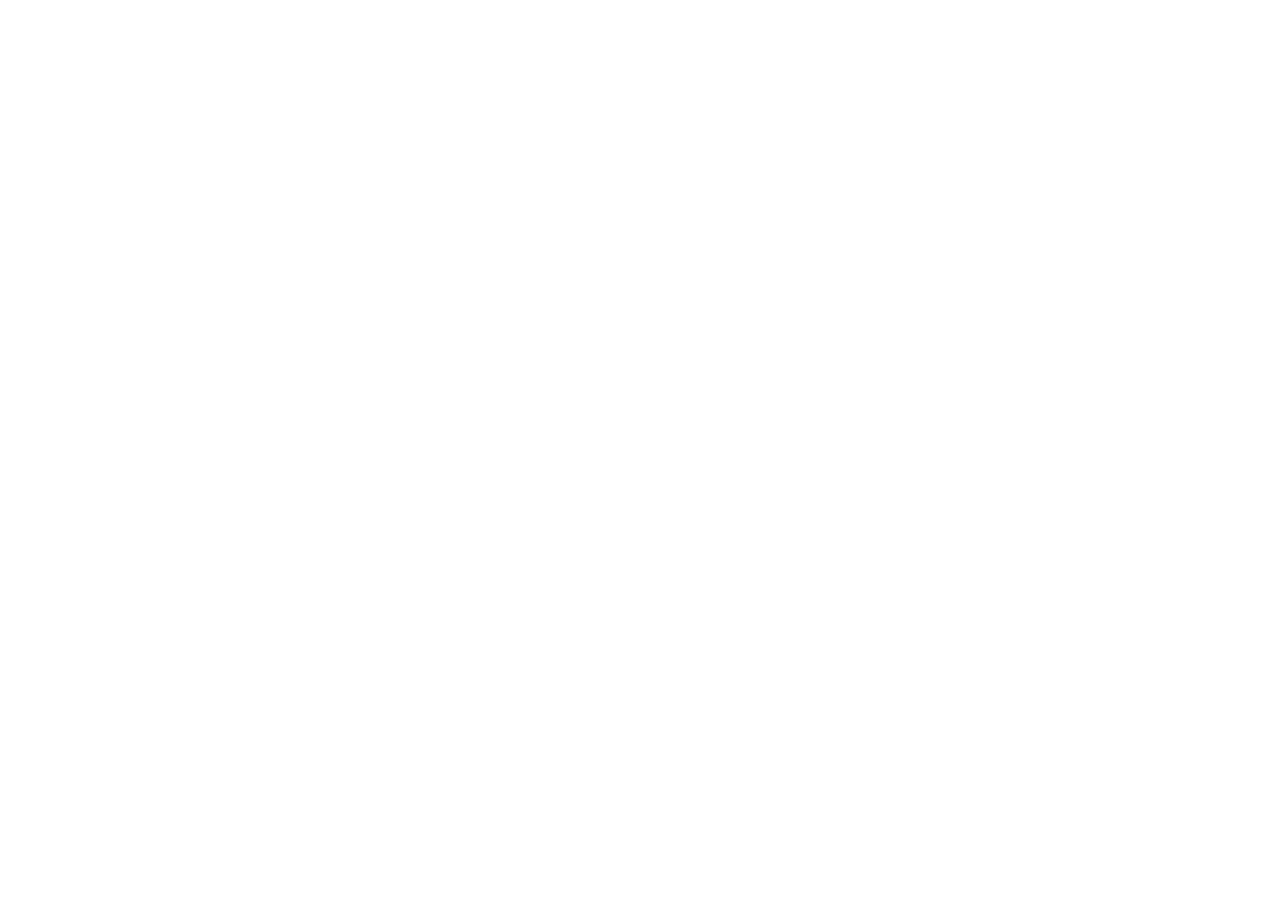
==== book.html @ 7a81e40c "linked style sheet and added variables" ====
<!DOCTYPE html>
<html lang="da">
<head>
    <meta charset="UTF-8">
    <meta http-equiv="X-UA-Compatible" content="IE=edge">
    <meta name="viewport" content="width=device-width, initial-scale=1.0">
    <title>Hjem</title>
    <link rel="stylesheet" href="style.css">
</head>
<body>
    
</body>
</html>
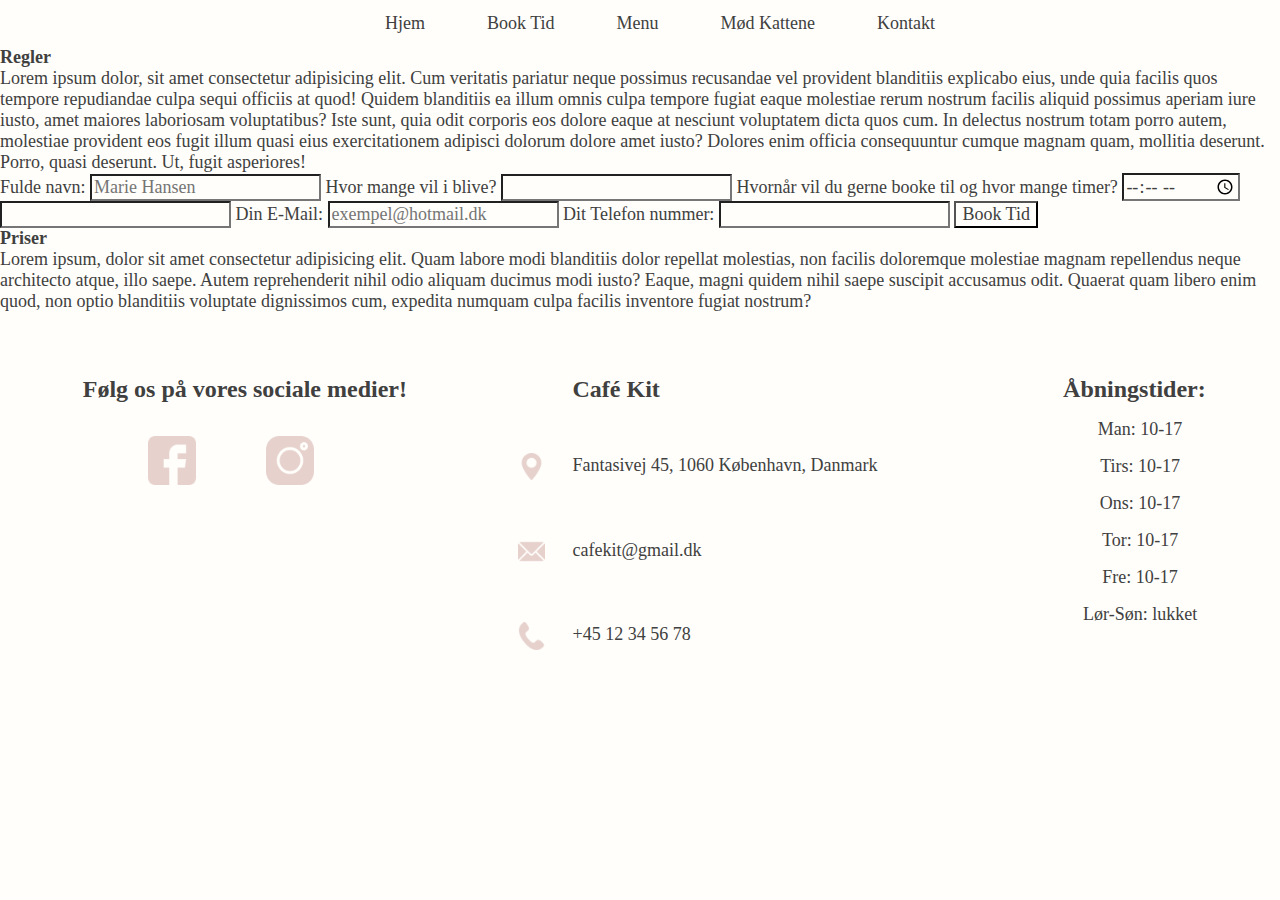
==== commit f7575b50: "HTML struktur" ====
--- a/book.html
+++ b/book.html
@@ -4,10 +4,116 @@
     <meta charset="UTF-8">
     <meta http-equiv="X-UA-Compatible" content="IE=edge">
     <meta name="viewport" content="width=device-width, initial-scale=1.0">
-    <title>Hjem</title>
-    <link rel="stylesheet" href="style.css">
+    <title>Booking</title>
+    <link rel="stylesheet" href="assets/CSS/style.css">
 </head>
 <body>
+
+    <nav class="navigation">
+
+        <ul>
+            <a href="index.html">
+                <li>Hjem</li>
+            </a>
+
+            <a href="book.html">
+                <li>Book Tid</li>
+            </a>
+
+            <a href="menu.html">
+                <li>Menu</li>
+            </a>
+
+            <a href="meet-the-cats.html">
+                <li>Mød Kattene</li>
+            </a>
+
+            <a href="contact.html">
+                <li>Kontakt</li>
+            </a>
+
+        </ul>
+
+    </nav>
+
+    <section class="rules">
+
+        <h3>Regler</h3>
+
+        <p>Lorem ipsum dolor, sit amet consectetur adipisicing elit. Cum veritatis pariatur neque possimus recusandae vel provident blanditiis explicabo eius, unde quia facilis quos tempore repudiandae culpa sequi officiis at quod! Quidem blanditiis ea illum omnis culpa tempore fugiat eaque molestiae rerum nostrum facilis aliquid possimus aperiam iure iusto, amet maiores laboriosam voluptatibus? Iste sunt, quia odit corporis eos dolore eaque at nesciunt voluptatem dicta quos cum. In delectus nostrum totam porro autem, molestiae provident eos fugit illum quasi eius exercitationem adipisci dolorum dolore amet iusto? Dolores enim officia consequuntur cumque magnam quam, mollitia deserunt. Porro, quasi deserunt. Ut, fugit asperiores!</p>
+
+    </section>
+
+    <section class="booking-formular">
+
+        <label for="name">Fulde navn: </label>
+        <input type="text" name="name" placeholder="Marie Hansen">
+
+        <label for="number">Hvor mange vil i blive? </label>
+        <input type="number" name="number">
+
+        <label for="hours">Hvornår vil du gerne booke til og hvor mange timer? </label>
+        <input type="time" name="hours" id="">
+        <input type="number" name="hours" id="">
+
+        <label for="">Din E-Mail: </label>
+        <input type="email" name="email" placeholder="exempel@hotmail.dk">
+
+        <label for="phone">Dit Telefon nummer: </label>
+        <input type="tel" name="phone">
+
+        <button class="book-btn">Book Tid</button>
+
+        <h3>Priser</h3>
+
+        <p>Lorem ipsum, dolor sit amet consectetur adipisicing elit. Quam labore modi blanditiis dolor repellat molestias, non facilis doloremque molestiae magnam repellendus neque architecto atque, illo saepe. Autem reprehenderit nihil odio aliquam ducimus modi iusto? Eaque, magni quidem nihil saepe suscipit accusamus odit. Quaerat quam libero enim quod, non optio blanditiis voluptate dignissimos cum, expedita numquam culpa facilis inventore fugiat nostrum?</p>
+
+    </section>
+
+
+
+    <footer class="footer">
+
+        <section class="socials">
+
+            <h3>Følg os på vores sociale medier!</h3>
+
+            <a href="#"><img src="/assets/img/facebook.png" alt="Facebook link"></a>
+            <a href="#"><img src="/assets/img/instagram.png" alt="Instagram link"></a>
+
+        </section>
+
+        <section class="contact">
+
+            <h3>Café Kit</h3>
+            
+            <img src="/assets/img/location.png" alt="">
+            <p>Fantasivej 45, 1060 København, Danmark</p>
+
+            <img src="assets/img/email.png" alt="">
+            <p>cafekit@gmail.dk</p>
+
+            <img src="/assets/img/phone.png" alt="">
+            <p>+45 12 34 56 78</p>
+
+        </section>
+
+        <section class="closing-time">
+
+            <h3>Åbningstider:</h3>
+
+            <ul>
+                <li>Man: 10-17</li>
+                <li>Tirs: 10-17</li>
+                <li>Ons: 10-17</li>
+                <li>Tor: 10-17</li>
+                <li>Fre: 10-17</li>
+                <li>Lør-Søn: lukket</li>
+            </ul>
+
+        </section>
+
+    </footer>
     
 </body>
 </html>--- a/assets/CSS/style.css
+++ b/assets/CSS/style.css
@@ -0,0 +1,25 @@
+@import url("/assets/CSS/Book/booking-form.css");
+@import url("/assets/CSS/Book/rules.css");
+@import url("/assets/CSS/Hjem/home-about.css");
+@import url("/assets/CSS/Hjem/home-hero.css");
+@import url("/assets/CSS/Kontakt/contact-form.css");
+@import url("/assets/CSS/Kontakt/contact-hero.css");
+@import url("/assets/CSS/Kontakt/goodbye-message.css");
+@import url("/assets/CSS/Menu/menu-hero.css");
+@import url("/assets/CSS/Menu/menu-slider.css");
+@import url("/assets/CSS/Mød Kattene/cats-setup.css");
+@import url("base.css");
+@import url("footer.css");
+@import url("menu.css");
+@import url("variables.css");
+
+/* FONT */
+
+@import url('https://fonts.googleapis.com/css2?family=Dancing+Script&display=swap');
+/* font-family: 'Dancing Script', cursive; */
+
+@import url('https://fonts.googleapis.com/css2?family=Poppins&display=swap');
+/* font-family: 'Poppins', sans-serif; */
+
+@import url('https://fonts.googleapis.com/css2?family=Nunito:wght@400;700&display=swap');
+/* font-family: 'Nunito', sans-serif; */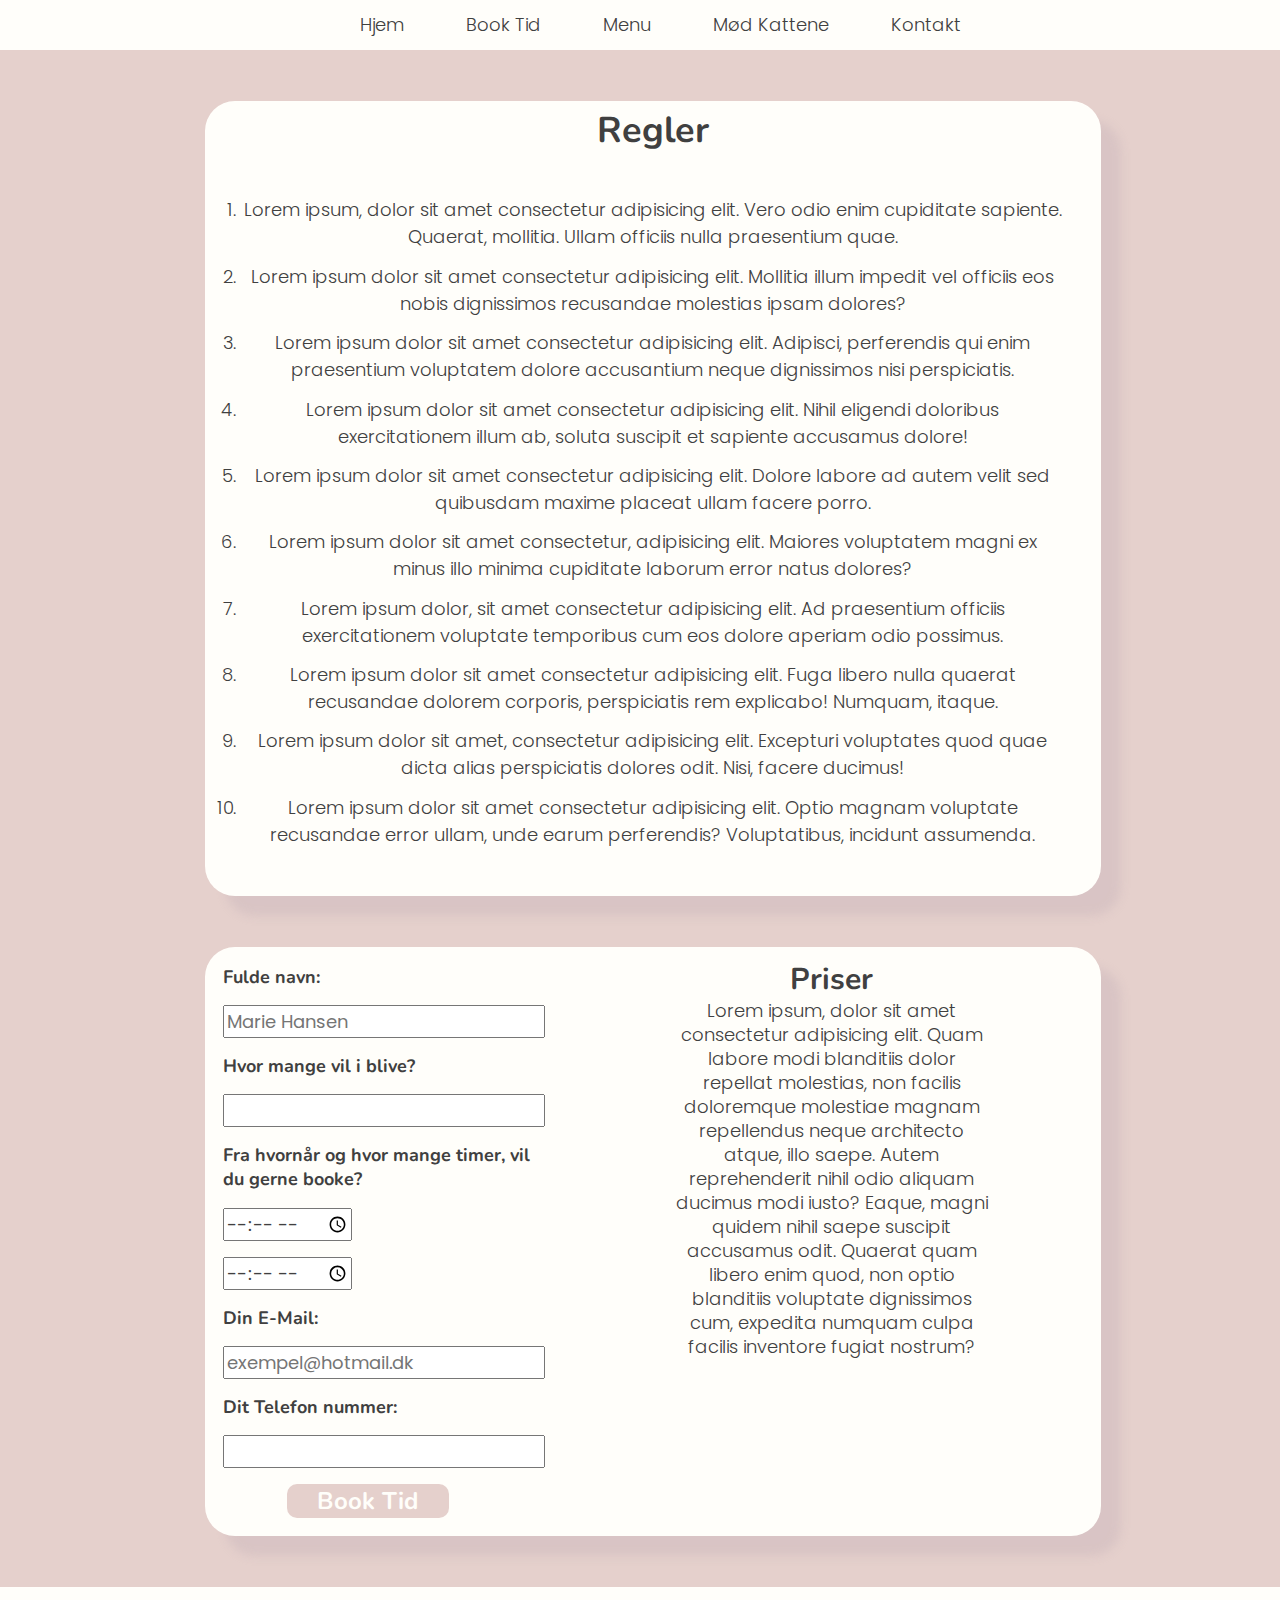
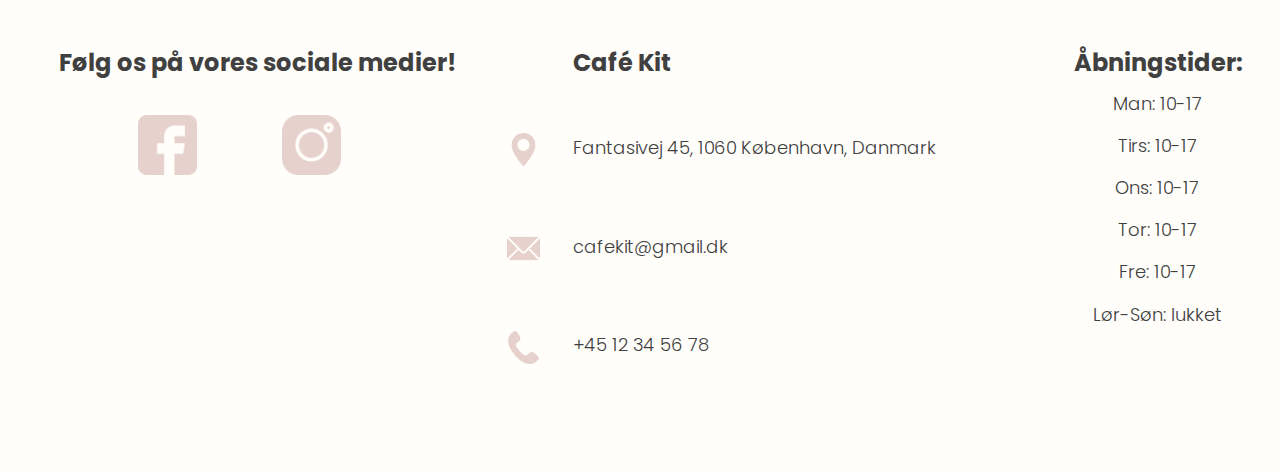
==== commit 79a10cde: "Moved button to base + CSS for the booking page" ====
--- a/book.html
+++ b/book.html
@@ -1,5 +1,6 @@
 <!DOCTYPE html>
 <html lang="da">
+
 <head>
     <meta charset="UTF-8">
     <meta http-equiv="X-UA-Compatible" content="IE=edge">
@@ -7,6 +8,7 @@
     <title>Booking</title>
     <link rel="stylesheet" href="assets/CSS/style.css">
 </head>
+
 <body>
 
     <nav class="navigation">
@@ -38,36 +40,68 @@
 
     <section class="rules">
 
-        <h3>Regler</h3>
+        <h1>Regler</h1>
 
-        <p>Lorem ipsum dolor, sit amet consectetur adipisicing elit. Cum veritatis pariatur neque possimus recusandae vel provident blanditiis explicabo eius, unde quia facilis quos tempore repudiandae culpa sequi officiis at quod! Quidem blanditiis ea illum omnis culpa tempore fugiat eaque molestiae rerum nostrum facilis aliquid possimus aperiam iure iusto, amet maiores laboriosam voluptatibus? Iste sunt, quia odit corporis eos dolore eaque at nesciunt voluptatem dicta quos cum. In delectus nostrum totam porro autem, molestiae provident eos fugit illum quasi eius exercitationem adipisci dolorum dolore amet iusto? Dolores enim officia consequuntur cumque magnam quam, mollitia deserunt. Porro, quasi deserunt. Ut, fugit asperiores!</p>
+        <ol>
+            <li>Lorem ipsum, dolor sit amet consectetur adipisicing elit. Vero odio enim cupiditate sapiente. Quaerat,
+                mollitia. Ullam officiis nulla praesentium quae.</li>
+            <li>Lorem ipsum dolor sit amet consectetur adipisicing elit. Mollitia illum impedit vel officiis eos nobis
+                dignissimos recusandae molestias ipsam dolores?</li>
+            <li>Lorem ipsum dolor sit amet consectetur adipisicing elit. Adipisci, perferendis qui enim praesentium
+                voluptatem dolore accusantium neque dignissimos nisi perspiciatis.</li>
+            <li>Lorem ipsum dolor sit amet consectetur adipisicing elit. Nihil eligendi doloribus exercitationem illum
+                ab, soluta suscipit et sapiente accusamus dolore!</li>
+            <li>Lorem ipsum dolor sit amet consectetur adipisicing elit. Dolore labore ad autem velit sed quibusdam
+                maxime placeat ullam facere porro.</li>
+            <li>Lorem ipsum dolor sit amet consectetur, adipisicing elit. Maiores voluptatem magni ex minus illo minima
+                cupiditate laborum error natus dolores?</li>
+            <li>Lorem ipsum dolor, sit amet consectetur adipisicing elit. Ad praesentium officiis exercitationem
+                voluptate temporibus cum eos dolore aperiam odio possimus.</li>
+            <li>Lorem ipsum dolor sit amet consectetur adipisicing elit. Fuga libero nulla quaerat recusandae dolorem
+                corporis, perspiciatis rem explicabo! Numquam, itaque.</li>
+            <li>Lorem ipsum dolor sit amet, consectetur adipisicing elit. Excepturi voluptates quod quae dicta alias
+                perspiciatis dolores odit. Nisi, facere ducimus!</li>
+            <li>Lorem ipsum dolor sit amet consectetur adipisicing elit. Optio magnam voluptate recusandae error ullam,
+                unde earum perferendis? Voluptatibus, incidunt assumenda.</li>
+            </ul>
 
     </section>
 
-    <section class="booking-formular">
+    <section class="booking-container">
 
-        <label for="name">Fulde navn: </label>
-        <input type="text" name="name" placeholder="Marie Hansen">
+        <div class="booking-form">
 
-        <label for="number">Hvor mange vil i blive? </label>
-        <input type="number" name="number">
+            <label for="name">Fulde navn: </label>
+            <input type="text" name="name" placeholder="Marie Hansen">
 
-        <label for="hours">Hvornår vil du gerne booke til og hvor mange timer? </label>
-        <input type="time" name="hours" id="">
-        <input type="number" name="hours" id="">
+            <label for="number">Hvor mange vil i blive? </label>
+            <input type="number" name="number">
 
-        <label for="">Din E-Mail: </label>
-        <input type="email" name="email" placeholder="exempel@hotmail.dk">
+            <label for="hours"> Fra hvornår og hvor mange timer, vil du gerne booke? </label>
+            <input type="time" name="hours" class="hours">
+            <input type="time" name="hours" class="hours">
 
-        <label for="phone">Dit Telefon nummer: </label>
-        <input type="tel" name="phone">
+            <label for="">Din E-Mail: </label>
+            <input type="email" name="email" placeholder="exempel@hotmail.dk">
 
-        <button class="book-btn">Book Tid</button>
+            <label for="phone">Dit Telefon nummer: </label>
+            <input type="tel" name="phone">
 
-        <h3>Priser</h3>
+            <button class="book-btn">Book Tid</button>
 
-        <p>Lorem ipsum, dolor sit amet consectetur adipisicing elit. Quam labore modi blanditiis dolor repellat molestias, non facilis doloremque molestiae magnam repellendus neque architecto atque, illo saepe. Autem reprehenderit nihil odio aliquam ducimus modi iusto? Eaque, magni quidem nihil saepe suscipit accusamus odit. Quaerat quam libero enim quod, non optio blanditiis voluptate dignissimos cum, expedita numquam culpa facilis inventore fugiat nostrum?</p>
+        </div>
 
+        <div class="price">
+
+            <h3>Priser</h3>
+
+            <p>Lorem ipsum, dolor sit amet consectetur adipisicing elit. Quam labore modi blanditiis dolor repellat
+                molestias, non facilis doloremque molestiae magnam repellendus neque architecto atque, illo saepe. Autem
+                reprehenderit nihil odio aliquam ducimus modi iusto? Eaque, magni quidem nihil saepe suscipit accusamus
+                odit. Quaerat quam libero enim quod, non optio blanditiis voluptate dignissimos cum, expedita numquam
+                culpa
+                facilis inventore fugiat nostrum?</p>
+        </div>
     </section>
 
 
@@ -86,7 +120,7 @@
         <section class="contact">
 
             <h3>Café Kit</h3>
-            
+
             <img src="/assets/img/location.png" alt="">
             <p>Fantasivej 45, 1060 København, Danmark</p>
 
@@ -114,6 +148,7 @@
         </section>
 
     </footer>
-    
+
 </body>
+
 </html>--- a/assets/CSS/style.css
+++ b/assets/CSS/style.css
@@ -2,6 +2,7 @@
 @import url("/assets/CSS/Book/rules.css");
 @import url("/assets/CSS/Hjem/home-about.css");
 @import url("/assets/CSS/Hjem/home-hero.css");
+@import url("/assets/CSS/Hjem/home-menu.css");
 @import url("/assets/CSS/Kontakt/contact-form.css");
 @import url("/assets/CSS/Kontakt/contact-hero.css");
 @import url("/assets/CSS/Kontakt/goodbye-message.css");
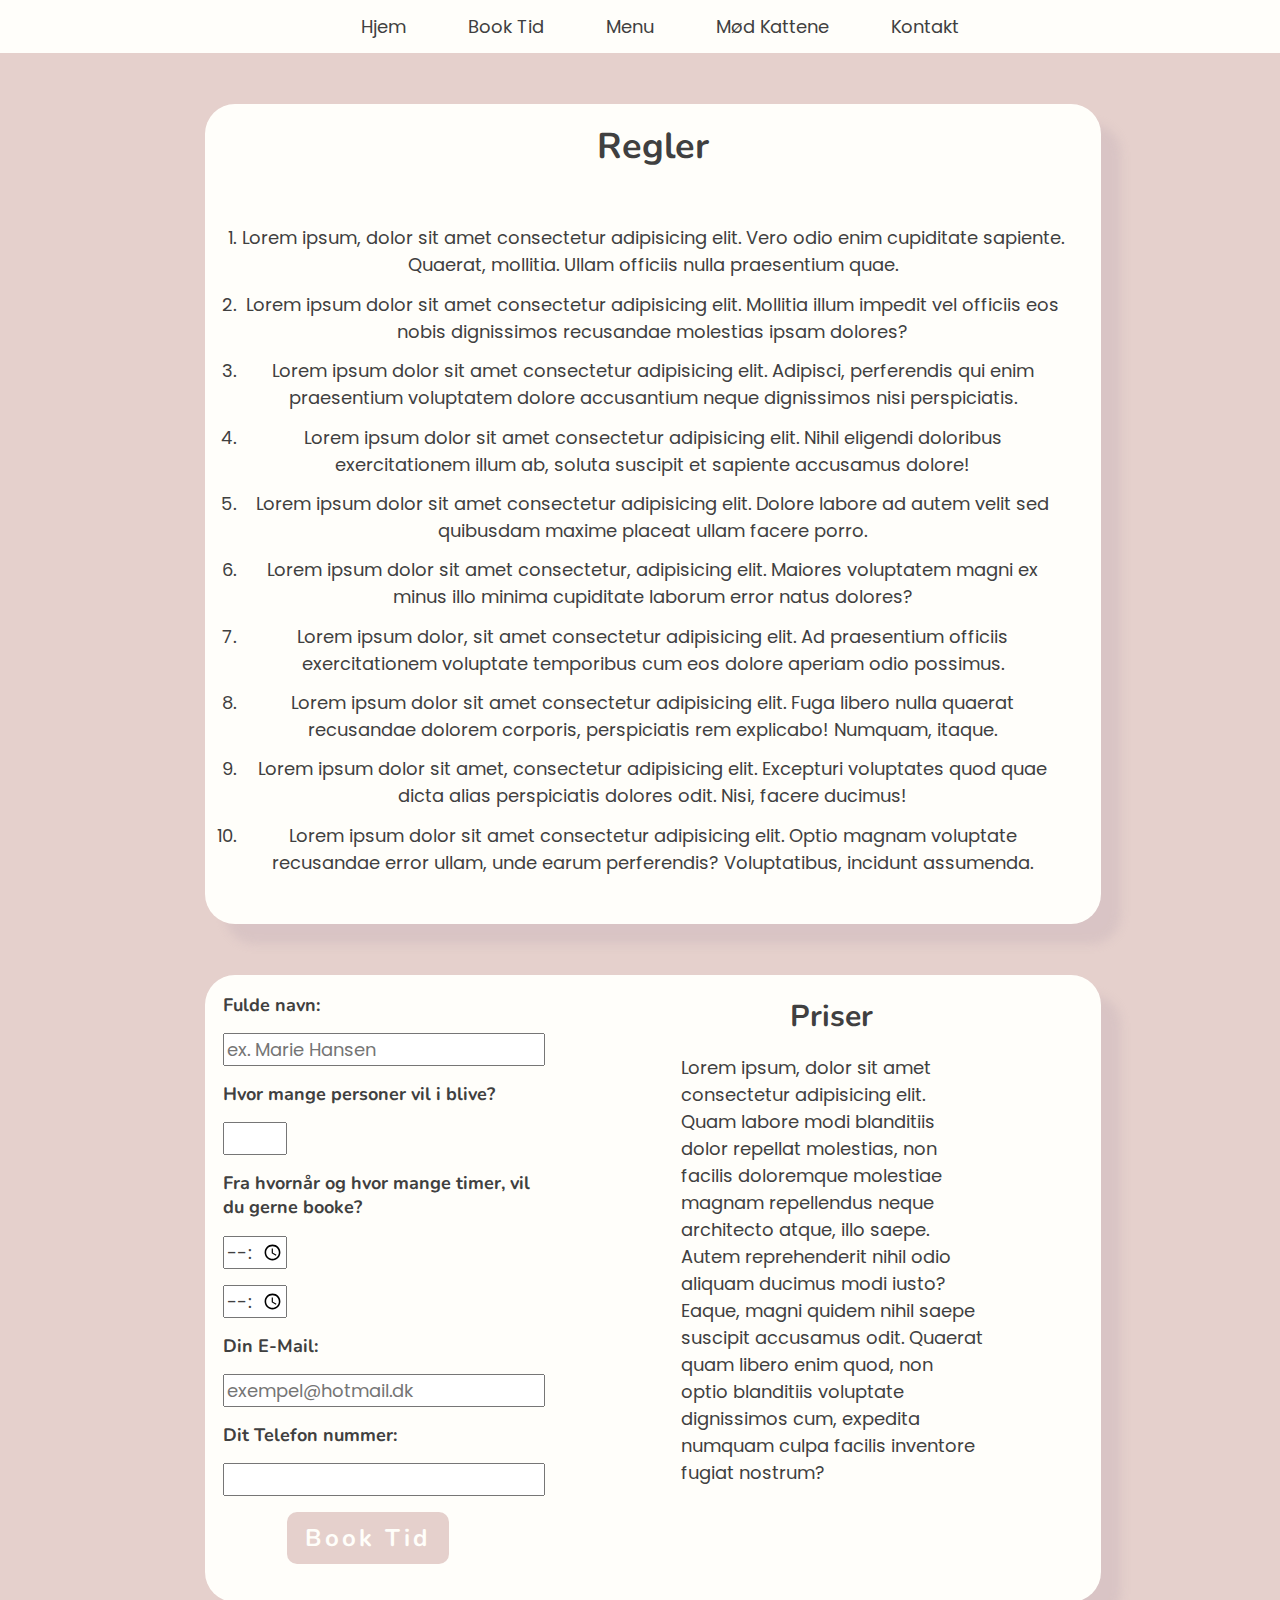
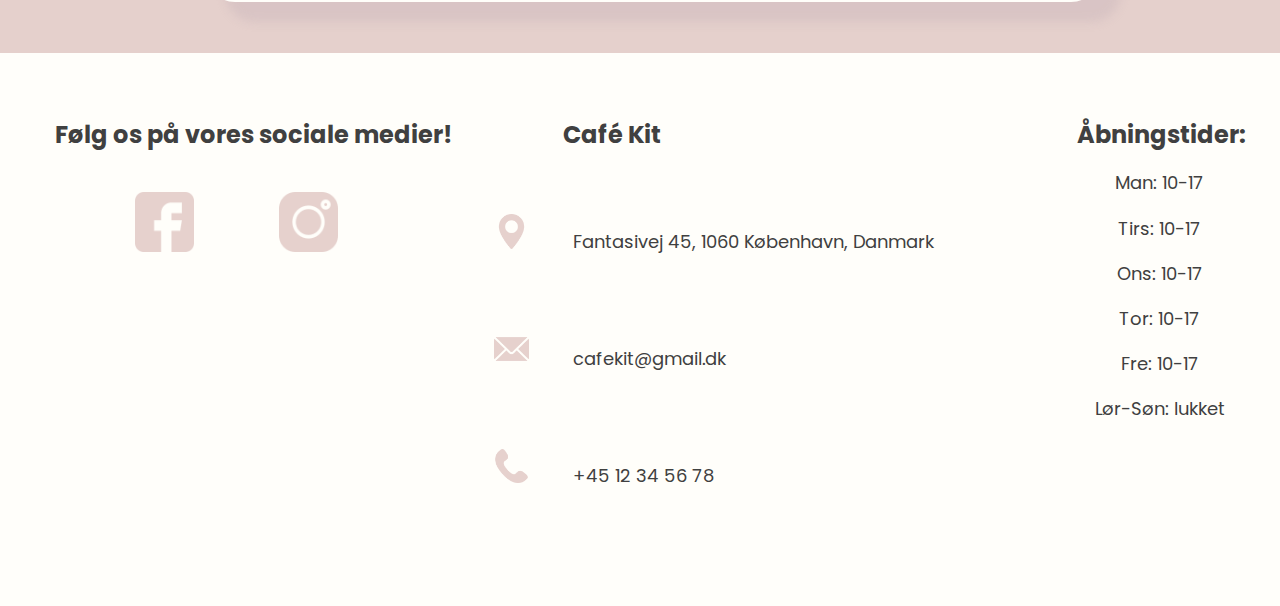
==== commit 849eb281: "book form validering" ====
--- a/book.html
+++ b/book.html
@@ -7,6 +7,7 @@
     <meta name="viewport" content="width=device-width, initial-scale=1.0">
     <title>Booking</title>
     <link rel="stylesheet" href="assets/CSS/style.css">
+    <script src="/assets/JS/book-form.js" defer></script>
 </head>
 
 <body>
@@ -69,27 +70,29 @@
 
     <section class="booking-container">
 
-        <div class="booking-form">
+        <form class="booking-form">
 
             <label for="name">Fulde navn: </label>
-            <input type="text" name="name" placeholder="Marie Hansen">
+            <input type="text" name="name" id="name" placeholder="ex. Marie Hansen">
 
-            <label for="number">Hvor mange vil i blive? </label>
-            <input type="number" name="number">
+            <label for="number">Hvor mange personer vil i blive? </label>
+            <input type="number" name="number" id="number">
 
             <label for="hours"> Fra hvornår og hvor mange timer, vil du gerne booke? </label>
-            <input type="time" name="hours" class="hours">
-            <input type="time" name="hours" class="hours">
+            <input type="time" name="hours" class="hours" id="hours-from">
+            <input type="time" name="hours" class="hours" id="hours-to">
 
             <label for="">Din E-Mail: </label>
-            <input type="email" name="email" placeholder="exempel@hotmail.dk">
+            <input type="email" name="email" id="email" placeholder="exempel@hotmail.dk">
 
             <label for="phone">Dit Telefon nummer: </label>
-            <input type="tel" name="phone">
+            <input type="tel" name="phone" id="phone">
 
-            <button class="book-btn">Book Tid</button>
+            <button class="book-btn" id="submit-btn">Book Tid</button>
 
-        </div>
+            <p id="error-message"></p>
+
+        </form>
 
         <div class="price">
 
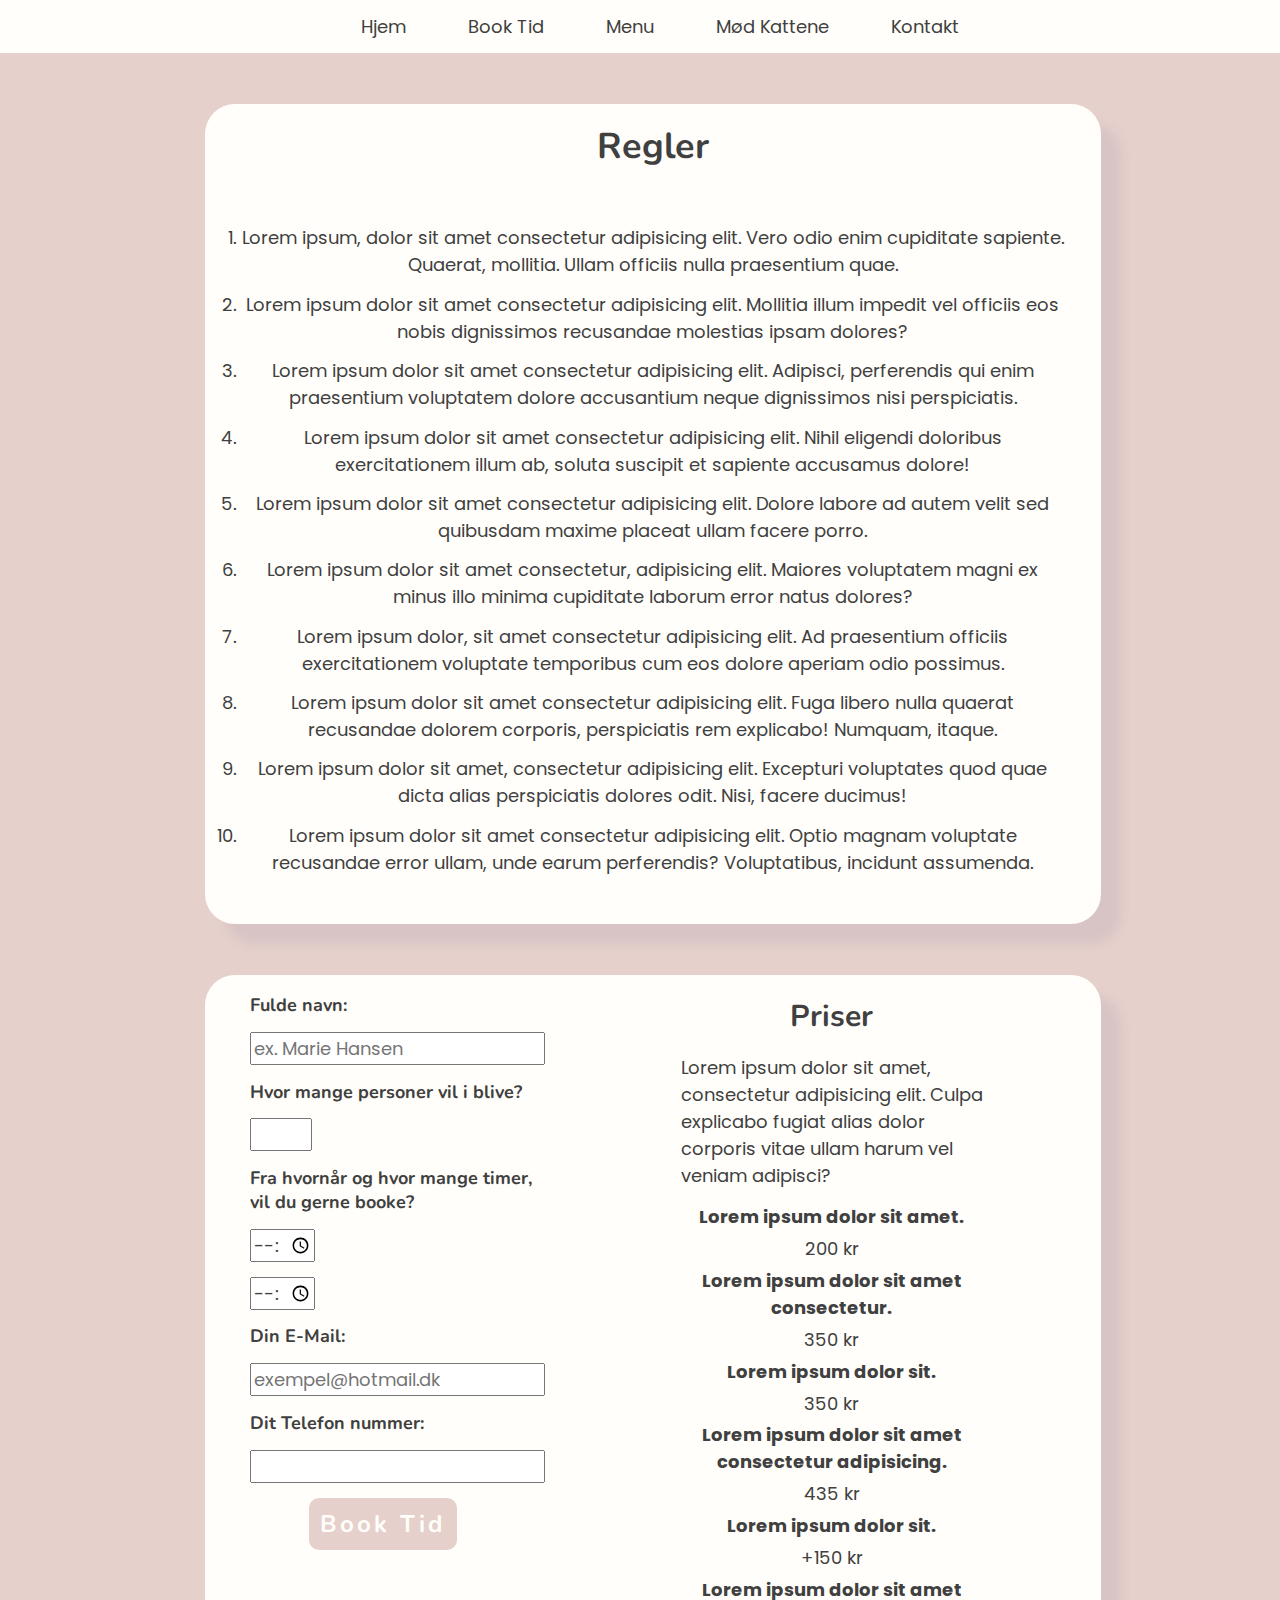
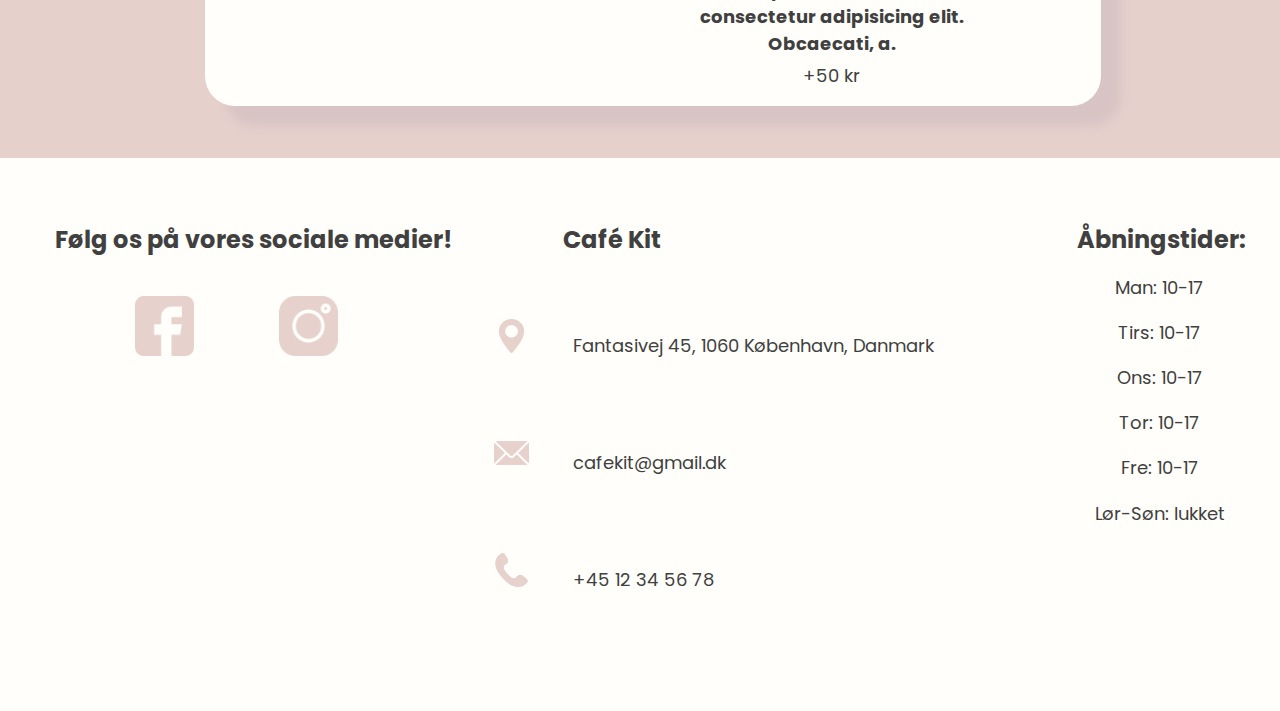
==== commit b2c501ab: "booking form" ====
--- a/book.html
+++ b/book.html
@@ -98,12 +98,30 @@
 
             <h3>Priser</h3>
 
-            <p>Lorem ipsum, dolor sit amet consectetur adipisicing elit. Quam labore modi blanditiis dolor repellat
-                molestias, non facilis doloremque molestiae magnam repellendus neque architecto atque, illo saepe. Autem
-                reprehenderit nihil odio aliquam ducimus modi iusto? Eaque, magni quidem nihil saepe suscipit accusamus
-                odit. Quaerat quam libero enim quod, non optio blanditiis voluptate dignissimos cum, expedita numquam
-                culpa
-                facilis inventore fugiat nostrum?</p>
+            <p>Lorem ipsum dolor sit amet, consectetur adipisicing elit. Culpa explicabo fugiat alias dolor corporis vitae ullam harum vel veniam adipisci?</p>
+
+            <dl>
+
+                <dt>Lorem ipsum dolor sit amet.</dt>
+                <dd>200 kr</dd>
+
+                <dt>Lorem ipsum dolor sit amet consectetur.</dt>
+                <dd>350 kr</dd>
+
+                <dt>Lorem ipsum dolor sit.</dt>
+                <dd>350 kr</dd>
+
+                <dt>Lorem ipsum dolor sit amet consectetur adipisicing.</dt>
+                <dd>435 kr</dd>
+
+                <dt>Lorem ipsum dolor sit.</dt>
+                <dd>+150 kr</dd>
+                
+                <dt>Lorem ipsum dolor sit amet consectetur adipisicing elit. Obcaecati, a.</dt>
+                <dd>+50 kr</dd>
+
+            </dl>
+
         </div>
     </section>
 
